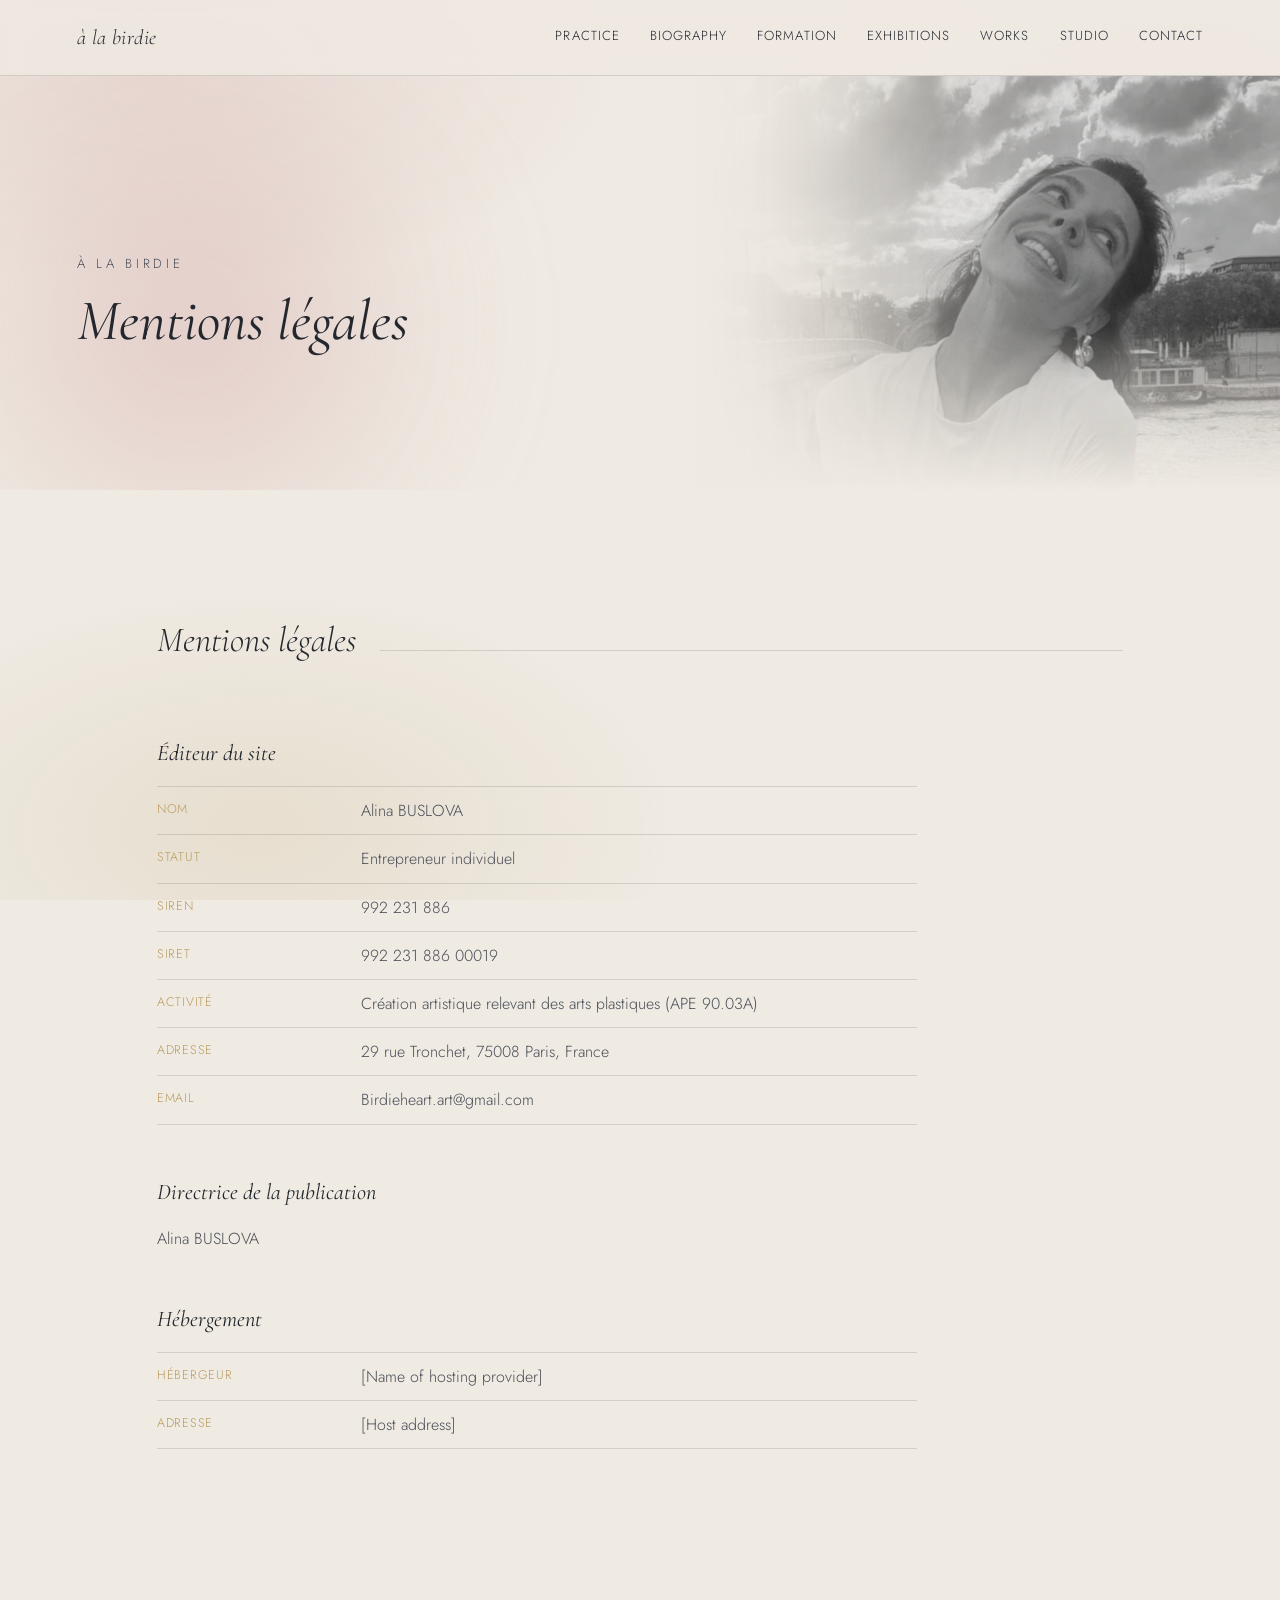
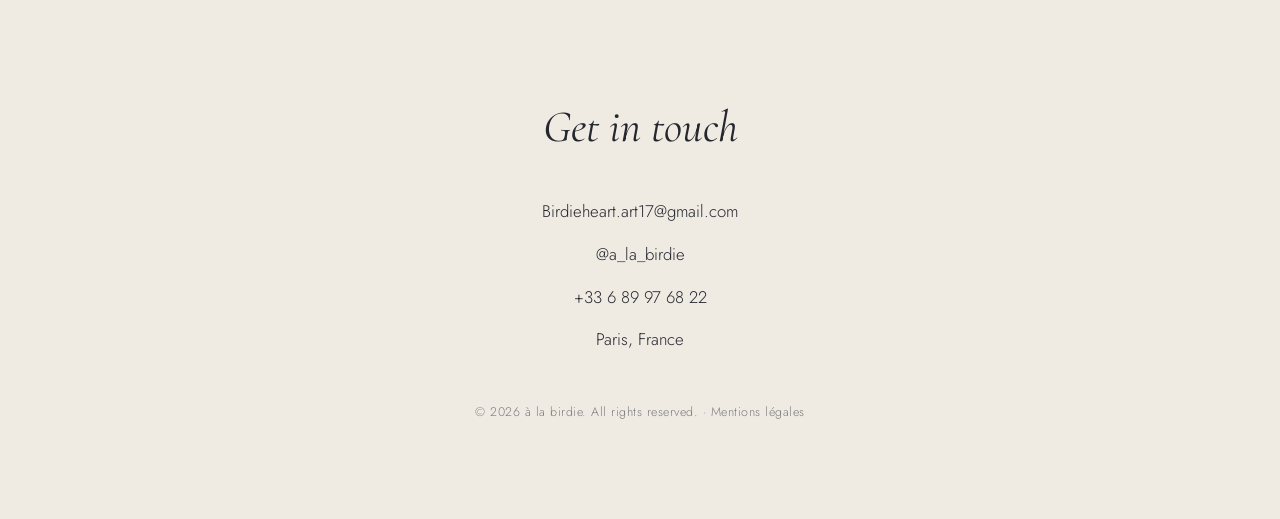
==== mentions-legales.html @ 5a174ead "Add files via upload" ====
<!DOCTYPE html>
<html lang="fr">
<head>
<meta charset="UTF-8">
<meta name="viewport" content="width=device-width, initial-scale=1.0">
<title>Mentions légales — à la birdie</title>
<link rel="preconnect" href="https://fonts.googleapis.com">
<link rel="preconnect" href="https://fonts.gstatic.com" crossorigin>
<link href="https://fonts.googleapis.com/css2?family=Cormorant+Garamond:ital,wght@0,300;0,400;0,500;0,600;1,400&family=Jost:wght@300;400;500;600&display=swap" rel="stylesheet">
<link rel="stylesheet" href="style.css">
</head>
<body>

<!-- ambient watercolor bloom, fixed behind everything -->
<div class="wash-layer" aria-hidden="true"></div>

<!-- ============ NAV ============ -->
<header class="site-nav">
  <a href="index.html#top" class="nav-mark">
    <span>à la birdie</span>
  </a>
  <nav class="nav-links">
    <a href="index.html#practice">Practice</a>
    <a href="index.html#bio">Biography</a>
    <a href="index.html#formation">Formation</a>
    <a href="index.html#exhibitions">Exhibitions</a>
    <a href="index.html#works">Works</a>
    <a href="index.html#community">Studio</a>
    <a href="index.html#contact">Contact</a>
  </nav>
</header>

<!-- ============ LEGAL HERO ============ -->
<section class="legal-hero">
  <div class="hero-bloom hero-bloom--rose" aria-hidden="true"></div>
  <div class="hero-bloom hero-bloom--dove" aria-hidden="true"></div>

  <div class="legal-portrait" aria-hidden="true">
    <img src="images/portrait2.jpeg" alt="">
  </div>

  <div class="legal-hero-content">
    <p class="eyebrow">à la birdie</p>
    <h1>Mentions légales</h1>
  </div>
</section>

<!-- ============ LEGAL CONTENT ============ -->
<section class="section legal">
  <div class="section-head">
    <span class="section-num">Mentions légales</span>
    <div class="rule"></div>
  </div>

  <div class="legal-content">

    <div class="legal-block">
      <h3>Éditeur du site</h3>
      <ul class="legal-fields">
        <li>
          <span class="field-label">Nom</span>
          <span>Alina BUSLOVA</span>
        </li>
        <li>
          <span class="field-label">Statut</span>
          <span>Entrepreneur individuel</span>
        </li>
        <li>
          <span class="field-label">SIREN</span>
          <span>992 231 886</span>
        </li>
        <li>
          <span class="field-label">SIRET</span>
          <span>992 231 886 00019</span>
        </li>
        <li>
          <span class="field-label">Activité</span>
          <span>Création artistique relevant des arts plastiques (APE 90.03A)</span>
        </li>
        <li>
          <span class="field-label">Adresse</span>
          <span>29 rue Tronchet, 75008 Paris, France</span>
        </li>
        <li>
          <span class="field-label">Email</span>
          <span><a href="mailto:Birdieheart.art@gmail.com">Birdieheart.art@gmail.com</a></span>
        </li>
      </ul>
    </div>

    <div class="legal-block">
      <h3>Directrice de la publication</h3>
      <p>Alina BUSLOVA</p>
    </div>

    <div class="legal-block">
      <h3>Hébergement</h3>
      <ul class="legal-fields">
        <li>
          <span class="field-label">Hébergeur</span>
          <span>[Name of hosting provider]</span>
        </li>
        <li>
          <span class="field-label">Adresse</span>
          <span>[Host address]</span>
        </li>
      </ul>
    </div>

  </div>
</section>

<!-- ============ CONTACT ============ -->
<footer id="contact" class="section contact">
  <h2>Get in touch</h2>
  <ul class="contact-list">
    <li><a href="mailto:Birdieheart.art17@gmail.com">Birdieheart.art17@gmail.com</a></li>
    <li><a href="https://www.instagram.com/a_la_birdie/" target="_blank" rel="noopener">@a_la_birdie</a></li>
    <li><a href="tel:+33689976822">+33 6 89 97 68 22</a></li>
    <li>Paris, France</li>
  </ul>
  <p class="foot-line">© 2026 à la birdie. All rights reserved. · <a href="mentions-legales.html" class="foot-link">Mentions légales</a></p>
</footer>

</body>
</html>
---- style.css ----
/* ============================================================
   à la birdie — watercolor portfolio
   Palette: paper #EFEAE2 / paper-deep #E4DDD0 / ink #24272E
            dove #AEB8C2 / blush #D8AFAE / gold #B99A5B
   Display: Cormorant Garamond · Body/UI: Jost
   ============================================================ */

:root{
  --paper: #EFEAE2;
  --paper-deep: #E4DDD0;
  --ink: #24272E;
  --ink-soft: #4A4E58;
  --dove: #AEB8C2;
  --blush: #D8AFAE;
  --gold: #B99A5B;
  --line: rgba(36,39,46,0.14);

  --display: 'Cormorant Garamond', serif;
  --body: 'Jost', sans-serif;

  --max: 1120px;
  --pad: clamp(24px, 6vw, 88px);
}

*,*::before,*::after{ box-sizing: border-box; }

@media (prefers-reduced-motion: reduce){
  *{ animation-duration: 0.001ms !important; animation-iteration-count: 1 !important; transition-duration: 0.001ms !important; }
}

html{ scroll-behavior: smooth; }

body{
  margin: 0;
  background: var(--paper);
  color: var(--ink);
  font-family: var(--body);
  font-weight: 300;
  font-size: 16px;
  line-height: 1.7;
  -webkit-font-smoothing: antialiased;
  position: relative;
}

a{ color: inherit; text-decoration: none; }
em{ font-style: italic; }

::selection{ background: var(--blush); color: var(--ink); }

:focus-visible{
  outline: 2px solid var(--gold);
  outline-offset: 3px;
}

/* ---------------- ambient wash layer ---------------- */

.wash-layer{
  position: fixed;
  inset: 0;
  z-index: -1;
  pointer-events: none;
  background:
    radial-gradient(ellipse 60% 40% at 12% 8%, rgba(216,175,174,0.28), transparent 60%),
    radial-gradient(ellipse 55% 45% at 92% 18%, rgba(174,184,194,0.24), transparent 60%),
    radial-gradient(ellipse 50% 40% at 20% 92%, rgba(185,154,91,0.14), transparent 65%);
}

/* ---------------- nav ---------------- */

.site-nav{
  position: sticky;
  top: 0;
  z-index: 40;
  display: flex;
  align-items: center;
  justify-content: space-between;
  gap: 24px;
  padding: 20px var(--pad);
  background: rgba(239,234,226,0.82);
  backdrop-filter: blur(10px);
  border-bottom: 1px solid var(--line);
}

.nav-mark{
  display: flex;
  align-items: center;
  gap: 10px;
  font-family: var(--display);
  font-style: italic;
  font-size: 1.3rem;
  letter-spacing: 0.02em;
  color: var(--ink);
}

.nav-links{
  display: flex;
  flex-wrap: wrap;
  gap: clamp(14px, 2.4vw, 30px);
  font-size: 0.82rem;
  letter-spacing: 0.08em;
  text-transform: uppercase;
}

.nav-links a{
  position: relative;
  padding-bottom: 4px;
}
.nav-links a::after{
  content: "";
  position: absolute;
  left: 0; right: 100%;
  bottom: 0;
  height: 1px;
  background: var(--gold);
  transition: right 0.3s ease;
}
.nav-links a:hover::after{ right: 0; }

/* ---------------- hero ---------------- */

.hero{
  position: relative;
  min-height: 92vh;
  display: flex;
  align-items: center;
  justify-content: center;
  overflow: hidden;
}

.hero-bloom{
  position: absolute;
  border-radius: 50%;
  filter: blur(60px);
  opacity: 0.55;
  z-index: 0;
}
.hero-bloom--rose{
  width: 46vw; height: 46vw;
  max-width: 620px; max-height: 620px;
  background: radial-gradient(circle, var(--blush), transparent 70%);
  top: -12%; left: -8%;
}
.hero-bloom--dove{
  width: 40vw; height: 40vw;
  max-width: 560px; max-height: 560px;
  background: radial-gradient(circle, var(--dove), transparent 70%);
  bottom: -18%; right: -10%;
}

/* portrait fading in from the right edge of the hero */
.hero-portrait{
  position: absolute;
  top: 0;
  right: 0;
  bottom: 0;
  width: min(52vw, 720px);
  z-index: 0;
  pointer-events: none;
  -webkit-mask-image: linear-gradient(to right, transparent 0%, rgba(0,0,0,0.35) 22%, rgba(0,0,0,0.85) 55%, #000 78%);
  mask-image: linear-gradient(to right, transparent 0%, rgba(0,0,0,0.35) 22%, rgba(0,0,0,0.85) 55%, #000 78%);
}
.hero-portrait img{
  width: 100%;
  height: 100%;
  object-fit: cover;
  object-position: 70% 20%;
  filter: grayscale(1) contrast(1.02);
  opacity: 0.9;
}
.hero-portrait::after{
  content: "";
  position: absolute;
  inset: 0;
  background:
    linear-gradient(to right, var(--paper) 0%, transparent 40%),
    linear-gradient(to bottom, transparent 55%, var(--paper) 100%);
}

.hero-content{
  position: relative;
  z-index: 1;
  max-width: 720px;
  padding: 120px var(--pad) 80px;
  text-align: center;
  margin: 0 auto;
}

.eyebrow{
  margin: 0 0 18px;
  font-size: 0.82rem;
  letter-spacing: 0.28em;
  text-transform: uppercase;
  color: var(--ink-soft);
}

.hero-title{
  margin: 0;
  font-family: var(--display);
  font-weight: 400;
  font-style: italic;
  font-size: clamp(2.6rem, 7vw, 5.4rem);
  line-height: 1.08;
  letter-spacing: 0.005em;
  color: var(--ink);
}

.hero-sub{
  margin: 28px 0 0;
  font-size: 1.02rem;
  color: var(--ink-soft);
  max-width: 480px;
  margin-left: auto;
  margin-right: auto;
}

.scroll-cue{
  position: relative;
  display: block;
  margin: 56px auto 0;
  width: 1px;
  height: 54px;
  background: var(--line);
  overflow: hidden;
}
.scroll-cue span{
  position: absolute;
  top: -100%;
  left: 0;
  width: 100%;
  height: 100%;
  background: var(--gold);
  animation: drip 2.6s ease-in-out infinite;
}
@keyframes drip{
  0%{ top: -100%; }
  60%{ top: 100%; }
  100%{ top: 100%; }
}

@media (max-width: 860px){
  .hero-portrait{
    width: 100%;
    -webkit-mask-image: linear-gradient(to bottom, transparent 0%, rgba(0,0,0,0.5) 30%, rgba(0,0,0,0.85) 60%, #000 100%);
    mask-image: linear-gradient(to bottom, transparent 0%, rgba(0,0,0,0.5) 30%, rgba(0,0,0,0.85) 60%, #000 100%);
  }
  .hero-portrait img{ object-position: 50% 15%; opacity: 0.5; }
  .hero-portrait::after{
    background: linear-gradient(to bottom, transparent 0%, var(--paper) 100%);
  }
}

/* ---------------- generic section scaffolding ---------------- */

.section{
  max-width: var(--max);
  margin: 0 auto;
  padding: clamp(64px, 10vw, 120px) var(--pad);
}

.section-head{
  display: flex;
  align-items: baseline;
  gap: 24px;
  margin-bottom: clamp(36px, 5vw, 64px);
}
.section-head--sub{ margin-top: 56px; margin-bottom: 28px; }

.section-num{
  font-family: var(--display);
  font-style: italic;
  font-size: clamp(1.6rem, 3vw, 2.2rem);
  white-space: nowrap;
  color: var(--ink);
}

.rule{
  flex: 1;
  height: 1px;
  background: var(--line);
}

/* ---------------- practice ---------------- */

.practice-grid{
  display: grid;
  grid-template-columns: 1fr 1.3fr;
  gap: clamp(32px, 6vw, 72px);
}

.practice-lead{
  font-family: var(--display);
  font-style: italic;
  font-size: clamp(1.5rem, 2.6vw, 2rem);
  line-height: 1.4;
  color: var(--ink);
  margin: 0;
}

.practice-body p{
  margin: 0 0 22px;
  color: var(--ink-soft);
  font-size: 1rem;
}
.practice-body p:last-child{ margin-bottom: 0; }

/* ---------------- biography timeline ---------------- */

.timeline{
  position: relative;
  border-left: 1px solid var(--line);
  padding-left: clamp(24px, 5vw, 48px);
}

.tl-row{
  position: relative;
  padding-bottom: clamp(32px, 5vw, 52px);
}
.tl-row:last-child{ padding-bottom: 0; }

.tl-row::before{
  content: "";
  position: absolute;
  left: calc(-1 * clamp(24px, 5vw, 48px) - 5px);
  top: 6px;
  width: 9px;
  height: 9px;
  border-radius: 50%;
  background: var(--gold);
}

.tl-year{
  display: block;
  font-family: var(--display);
  font-style: italic;
  font-size: 1.3rem;
  color: var(--gold);
  margin-bottom: 10px;
}

.tl-card p{
  margin: 0;
  max-width: 640px;
  color: var(--ink-soft);
}

/* ambient faded portraits — biography section, one on each side,
   anchored to the true edges of the page rather than the centered
   content column */
.bio{ position: relative; }
.bio .section-head{ position: relative; z-index: 1; }
.timeline{ z-index: 1; }

.bio-portrait{
  position: absolute;
  top: 0;
  bottom: 0;
  width: min(30vw, 400px);
  z-index: 0;
  pointer-events: none;
}
.bio-portrait img{
  width: 100%;
  height: 100%;
  object-fit: cover;
  filter: grayscale(1) contrast(1.02);
  opacity: 0.5;
}

.bio-portrait--right{
  right: calc(50% - 50vw);
  -webkit-mask-image: linear-gradient(to right, transparent 0%, rgba(0,0,0,0.3) 24%, rgba(0,0,0,0.75) 55%, #000 82%);
  mask-image: linear-gradient(to right, transparent 0%, rgba(0,0,0,0.3) 24%, rgba(0,0,0,0.75) 55%, #000 82%);
}
.bio-portrait--right img{ object-position: 50% 15%; }
.bio-portrait--right::after{
  content: "";
  position: absolute;
  inset: 0;
  background:
    linear-gradient(to right, var(--paper) 0%, transparent 42%),
    linear-gradient(to bottom, transparent 65%, var(--paper) 100%),
    linear-gradient(to top, transparent 65%, var(--paper) 100%);
}

.bio-portrait--left{
  left: calc(50% - 50vw);
  -webkit-mask-image: linear-gradient(to left, transparent 0%, rgba(0,0,0,0.3) 24%, rgba(0,0,0,0.75) 55%, #000 82%);
  mask-image: linear-gradient(to left, transparent 0%, rgba(0,0,0,0.3) 24%, rgba(0,0,0,0.75) 55%, #000 82%);
}
.bio-portrait--left img{ object-position: 32% 18%; }
.bio-portrait--left::after{
  content: "";
  position: absolute;
  inset: 0;
  background:
    linear-gradient(to left, var(--paper) 0%, transparent 42%),
    linear-gradient(to bottom, transparent 65%, var(--paper) 100%),
    linear-gradient(to top, transparent 65%, var(--paper) 100%);
}

@media (max-width: 860px){
  .bio-portrait{ display: none; }
}

/* ---------------- formation ---------------- */

.formation-grid{
  display: grid;
  grid-template-columns: 1fr 1fr;
  gap: clamp(32px, 6vw, 72px);
}

.formation-col h3{
  font-family: var(--display);
  font-style: italic;
  font-weight: 400;
  font-size: 1.5rem;
  margin: 0 0 20px;
}

.plain-list{
  list-style: none;
  margin: 0; padding: 0;
}
.plain-list li{
  padding: 12px 0;
  border-top: 1px solid var(--line);
  color: var(--ink-soft);
  font-size: 0.98rem;
}
.plain-list li:last-child{ border-bottom: 1px solid var(--line); }

.plain-list .yr{
  display: inline-block;
  min-width: 108px;
  color: var(--gold);
  font-family: var(--display);
  font-style: italic;
}

/* ---------------- exhibitions / press / collab ---------------- */

.edit-list{
  list-style: none;
  margin: 0 0 8px;
  padding: 0;
}

.edit-list li{
  display: grid;
  grid-template-columns: 190px 1fr;
  gap: 8px 24px;
  padding: 20px 0;
  border-top: 1px solid var(--line);
}
.edit-list li:last-child{ border-bottom: 1px solid var(--line); }

.edit-date{
  font-size: 0.82rem;
  letter-spacing: 0.06em;
  text-transform: uppercase;
  color: var(--gold);
  padding-top: 3px;
}

.edit-title{
  grid-column: 2;
  font-family: var(--display);
  font-style: italic;
  font-size: 1.25rem;
  color: var(--ink);
}

.edit-meta{
  grid-column: 2;
  color: var(--ink-soft);
  font-size: 0.94rem;
}

.collab-line{
  color: var(--ink-soft);
  max-width: 640px;
}

/* ---------------- works ---------------- */

.works-intro{
  max-width: 760px;
  margin-bottom: clamp(40px, 6vw, 64px);
}

.works-series-title{
  font-family: var(--display);
  font-style: italic;
  font-weight: 400;
  font-size: clamp(1.5rem, 2.6vw, 2rem);
  margin: 0 0 18px;
  color: var(--ink);
}
.works-series-title span{
  font-size: 1rem;
  font-style: normal;
  color: var(--ink-soft);
  letter-spacing: 0.03em;
}

/* small "Series N" tag sitting beside a series title */
.series-tag{
  display: inline-block;
  margin-left: 14px;
  padding: 4px 12px;
  font-family: var(--body);
  font-style: normal;
  font-size: 0.68rem;
  letter-spacing: 0.14em;
  text-transform: uppercase;
  color: var(--paper);
  background: var(--gold);
  border-radius: 999px;
  vertical-align: middle;
  transform: translateY(-3px);
}

.works-intro p{
  color: var(--ink-soft);
  margin: 0;
}

/* divider used between the two series inside the Works section */
.series-divider{
  display: flex;
  align-items: center;
  gap: 20px;
  margin: clamp(64px, 9vw, 104px) 0 clamp(40px, 6vw, 64px);
}
.series-divider .rule{ flex: 1; height: 1px; background: var(--line); }
.series-divider span{
  font-family: var(--display);
  font-style: italic;
  font-size: 1rem;
  color: var(--gold);
  letter-spacing: 0.04em;
  white-space: nowrap;
}

.works-grid{
  display: grid;
  grid-template-columns: 1fr 1fr;
  gap: clamp(32px, 5vw, 64px) clamp(28px, 5vw, 56px);
}

.work-card--wide{
  grid-column: 1 / -1;
}
.work-card--wide .work-plate{
  aspect-ratio: 16 / 10;
}
.work-card--wide .work-plate img{
  object-position: center 30%;
}

.work-card h3{
  font-family: var(--display);
  font-style: italic;
  font-weight: 400;
  font-size: 1.6rem;
  margin: 22px 0 6px;
}

.work-specs{
  font-size: 0.78rem;
  letter-spacing: 0.06em;
  text-transform: uppercase;
  color: var(--gold);
  margin: 0 0 14px;
}
.work-price{ color: var(--ink-soft); }

.work-card p:not(.work-specs){
  color: var(--ink-soft);
  margin: 0;
}

.work-plate{
  aspect-ratio: 4 / 5;
  border-radius: 2px;
  position: relative;
  overflow: hidden;
  background: var(--paper-deep);
  cursor: zoom-in;
}
.work-plate img{
  width: 100%;
  height: 100%;
  object-fit: cover;
  object-position: center;
  display: block;
  transition: transform 0.6s ease;
}
.work-card:hover .work-plate img{
  transform: scale(1.03);
}

/* ---------------- zoom / loupe badge on every plate ----------------
   A small tappable indicator, bottom-right of each work-plate, that
   signals the image can be opened larger. Same treatment on the
   Dovecote (Series 1) grid, which reuses .work-plate. */

.work-plate .zoom-badge{
  position: absolute;
  right: 14px;
  bottom: 14px;
  width: 34px;
  height: 34px;
  border-radius: 50%;
  display: flex;
  align-items: center;
  justify-content: center;
  background: rgba(239,234,226,0.88);
  backdrop-filter: blur(4px);
  box-shadow: 0 4px 14px rgba(36,39,46,0.22);
  opacity: 0.88;
  transform: scale(0.94);
  transition: transform 0.35s ease, opacity 0.35s ease, background 0.35s ease;
  pointer-events: none;
  z-index: 2;
}
.work-plate .zoom-badge svg{
  width: 16px;
  height: 16px;
  display: block;
}
.work-plate .zoom-badge svg circle,
.work-plate .zoom-badge svg line{
  stroke: var(--ink);
  stroke-width: 1.6;
  fill: none;
  stroke-linecap: round;
}
.work-card:hover .work-plate .zoom-badge,
.work-plate:focus-visible .zoom-badge{
  opacity: 1;
  transform: scale(1);
  background: var(--paper);
}

/* ---------------- lightbox ---------------- */

.lightbox{
  position: fixed;
  inset: 0;
  z-index: 100;
  display: flex;
  align-items: center;
  justify-content: center;
  padding: clamp(20px, 5vw, 64px);
  background: rgba(36,39,46,0.72);
  backdrop-filter: blur(6px);
  opacity: 0;
  visibility: hidden;
  transition: opacity 0.4s ease, visibility 0s linear 0.4s;
}
.lightbox.is-open{
  opacity: 1;
  visibility: visible;
  transition: opacity 0.4s ease, visibility 0s linear 0s;
}

.lightbox-figure{
  position: relative;
  max-width: min(92vw, 1100px);
  max-height: 88vh;
  transform: scale(0.82);
  opacity: 0;
  transition: transform 0.45s cubic-bezier(.2,.8,.2,1), opacity 0.4s ease;
}
.lightbox.is-open .lightbox-figure{
  transform: scale(1);
  opacity: 1;
}

/* the viewport clips the zoomed image so it grows from the point
   clicked without spilling over the rest of the page */
.lightbox-viewport{
  max-width: 100%;
  max-height: 88vh;
  border-radius: 2px;
  overflow: hidden;
  box-shadow: 0 30px 70px rgba(0,0,0,0.45);
}
.lightbox-viewport.is-zoomed{
  overflow: auto;
}

.lightbox-figure img{
  display: block;
  max-width: 100%;
  max-height: 88vh;
  width: auto;
  height: auto;
  cursor: zoom-in;
  transition: transform 0.45s cubic-bezier(.2,.8,.2,1);
  will-change: transform;
}
.lightbox-figure img.is-zoomed{
  cursor: zoom-out;
}

.lightbox-hint{
  margin: 14px 0 0;
  text-align: center;
  font-size: 0.72rem;
  letter-spacing: 0.1em;
  text-transform: uppercase;
  color: var(--dove);
  transition: opacity 0.3s ease;
}

.lightbox-caption{
  margin-top: 16px;
  text-align: center;
  font-family: var(--display);
  font-style: italic;
  font-size: 1.1rem;
  color: var(--paper);
}
.lightbox-caption span{
  display: block;
  margin-top: 4px;
  font-family: var(--body);
  font-style: normal;
  font-size: 0.72rem;
  letter-spacing: 0.08em;
  text-transform: uppercase;
  color: var(--dove);
}

.lightbox-close{
  position: absolute;
  top: -18px;
  right: -18px;
  width: 40px;
  height: 40px;
  border-radius: 50%;
  background: var(--paper);
  color: var(--ink);
  display: flex;
  align-items: center;
  justify-content: center;
  font-size: 1.2rem;
  line-height: 1;
  cursor: pointer;
  box-shadow: 0 8px 22px rgba(0,0,0,0.3);
  border: none;
}

@media (max-width: 600px){
  .lightbox-close{ top: -46px; right: 0; }
}

/* ---------------- studio / community ---------------- */

.community{
  text-align: center;
}
.community .section-head{
  justify-content: center;
}

.community-frame{
  max-width: 900px;
  margin: 0 auto;
  border-radius: 2px;
  overflow: hidden;
  aspect-ratio: 16 / 10;
}
.community-frame img{
  width: 100%;
  height: 100%;
  object-fit: cover;
  object-position: center 30%;
  filter: saturate(0.92);
}

.community-caption{
  max-width: 560px;
  margin: 24px auto 0;
  color: var(--ink-soft);
  font-size: 0.98rem;
  font-style: italic;
  font-family: var(--display);
}

/* ---------------- contact / footer ---------------- */

.contact{
  text-align: center;
  padding-top: clamp(64px, 10vw, 120px);
  padding-bottom: clamp(64px, 10vw, 96px);
}

.contact h2{
  font-family: var(--display);
  font-style: italic;
  font-weight: 400;
  font-size: clamp(2rem, 4vw, 2.8rem);
  margin: 0 0 32px;
}

.contact-list{
  list-style: none;
  margin: 0 0 48px;
  padding: 0;
  display: flex;
  flex-direction: column;
  gap: 14px;
  font-size: 1.05rem;
}

.contact-list a{
  border-bottom: 1px solid transparent;
  transition: border-color 0.2s ease;
}
.contact-list a:hover{ border-color: var(--gold); }

.foot-line{
  font-size: 0.78rem;
  letter-spacing: 0.04em;
  color: var(--ink-soft);
  opacity: 0.7;
  margin: 0;
}
.foot-link{
  opacity: 1;
  border-bottom: 1px solid transparent;
  transition: border-color 0.2s ease;
}
.foot-link:hover{ border-color: var(--gold); }

/* ---------------- legal page ---------------- */

.legal-hero{
  position: relative;
  min-height: 46vh;
  display: flex;
  align-items: center;
  overflow: hidden;
}

.legal-portrait{
  position: absolute;
  top: 0;
  right: 0;
  bottom: 0;
  width: min(46vw, 620px);
  z-index: 0;
  pointer-events: none;
  -webkit-mask-image: linear-gradient(to right, transparent 0%, rgba(0,0,0,0.35) 24%, rgba(0,0,0,0.85) 58%, #000 82%);
  mask-image: linear-gradient(to right, transparent 0%, rgba(0,0,0,0.35) 24%, rgba(0,0,0,0.85) 58%, #000 82%);
}
.legal-portrait img{
  width: 100%;
  height: 100%;
  object-fit: cover;
  object-position: 60% 22%;
  filter: grayscale(1) contrast(1.02);
  opacity: 0.9;
}
.legal-portrait::after{
  content: "";
  position: absolute;
  inset: 0;
  background:
    linear-gradient(to right, var(--paper) 0%, transparent 42%),
    linear-gradient(to bottom, transparent 60%, var(--paper) 100%);
}

.legal-hero-content{
  position: relative;
  z-index: 1;
  max-width: 640px;
  padding: 100px var(--pad) 60px;
}

.legal-hero-content .eyebrow{ margin-bottom: 14px; }

.legal-hero-content h1{
  margin: 0;
  font-family: var(--display);
  font-weight: 400;
  font-style: italic;
  font-size: clamp(2.2rem, 5.5vw, 3.6rem);
  line-height: 1.12;
  color: var(--ink);
}

@media (max-width: 860px){
  .legal-portrait{
    width: 100%;
    -webkit-mask-image: linear-gradient(to bottom, transparent 0%, rgba(0,0,0,0.5) 30%, rgba(0,0,0,0.85) 60%, #000 100%);
    mask-image: linear-gradient(to bottom, transparent 0%, rgba(0,0,0,0.5) 30%, rgba(0,0,0,0.85) 60%, #000 100%);
  }
  .legal-portrait img{ object-position: 50% 15%; opacity: 0.5; }
  .legal-portrait::after{
    background: linear-gradient(to bottom, transparent 0%, var(--paper) 100%);
  }
}

.legal-content{
  max-width: 760px;
}

.legal-block{
  margin-bottom: clamp(32px, 5vw, 48px);
}
.legal-block:last-child{ margin-bottom: 0; }

.legal-block h3{
  font-family: var(--display);
  font-style: italic;
  font-weight: 400;
  font-size: 1.4rem;
  margin: 0 0 14px;
  color: var(--ink);
}

.legal-block p{
  margin: 0 0 10px;
  color: var(--ink-soft);
}
.legal-block p:last-child{ margin-bottom: 0; }

.legal-fields{
  list-style: none;
  margin: 0;
  padding: 0;
  color: var(--ink-soft);
}
.legal-fields li{
  display: grid;
  grid-template-columns: 180px 1fr;
  gap: 8px 24px;
  padding: 10px 0;
  border-top: 1px solid var(--line);
}
.legal-fields li:last-child{ border-bottom: 1px solid var(--line); }

.legal-fields .field-label{
  font-size: 0.78rem;
  letter-spacing: 0.06em;
  text-transform: uppercase;
  color: var(--gold);
  padding-top: 2px;
}

@media (max-width: 600px){
  .legal-fields li{ grid-template-columns: 1fr; }
}

/* ---------------- responsive ---------------- */

@media (max-width: 860px){
  .practice-grid,
  .formation-grid,
  .works-grid{
    grid-template-columns: 1fr;
  }
  .work-card--wide{ grid-column: auto; }
  .edit-list li{
    grid-template-columns: 1fr;
  }
  .edit-title, .edit-meta{ grid-column: 1; }
}

@media (max-width: 600px){
  .site-nav{ flex-direction: column; align-items: flex-start; gap: 14px; }
  .nav-links{ font-size: 0.74rem; gap: 14px 20px; }
}
/* ---------------- side images (plain, no captions) ----------------
   Watercolor details anchored to the true left/right edges of the
   page — same edge-bleed technique as the biography portraits — so
   Practice, Formation, and Exhibitions/Press/Collaborations don't
   read as empty. Height is NOT forced: each image keeps its own
   natural aspect ratio (portrait, square, or landscape) so nothing
   gets cropped on the sides. */

.practice{ position: relative; }
.practice .section-head,
.practice .practice-grid{ position: relative; z-index: 1; }

.formation{ position: relative; }
.formation .section-head,
.formation .formation-grid{ position: relative; z-index: 1; }

.exhibitions{ position: relative; }
.exhibitions .section-head,
.exhibitions .edit-list,
.exhibitions .collab-line{ position: relative; z-index: 1; }

.side-image{
  position: absolute;
  width: min(16vw, 220px);
  top: 50%;
  transform: translateY(-50%);
  z-index: 0;
  pointer-events: none;
  border-radius: 2px;
  overflow: hidden;
  box-shadow: 0 14px 32px rgba(36,39,46,0.16);
}
.side-image img{
  width: 100%;
  height: auto;
  display: block;
  filter: saturate(0.96);
}

.side-image--right{ right: calc(50% - 50vw); }
.side-image--left{ left: calc(50% - 50vw); }

.side-image--top{ top: 20px; transform: none; }
.side-image--bottom{ top: auto; bottom: 20px; transform: none; }

@media (max-width: 1024px){
  .side-image{ display: none; }
}
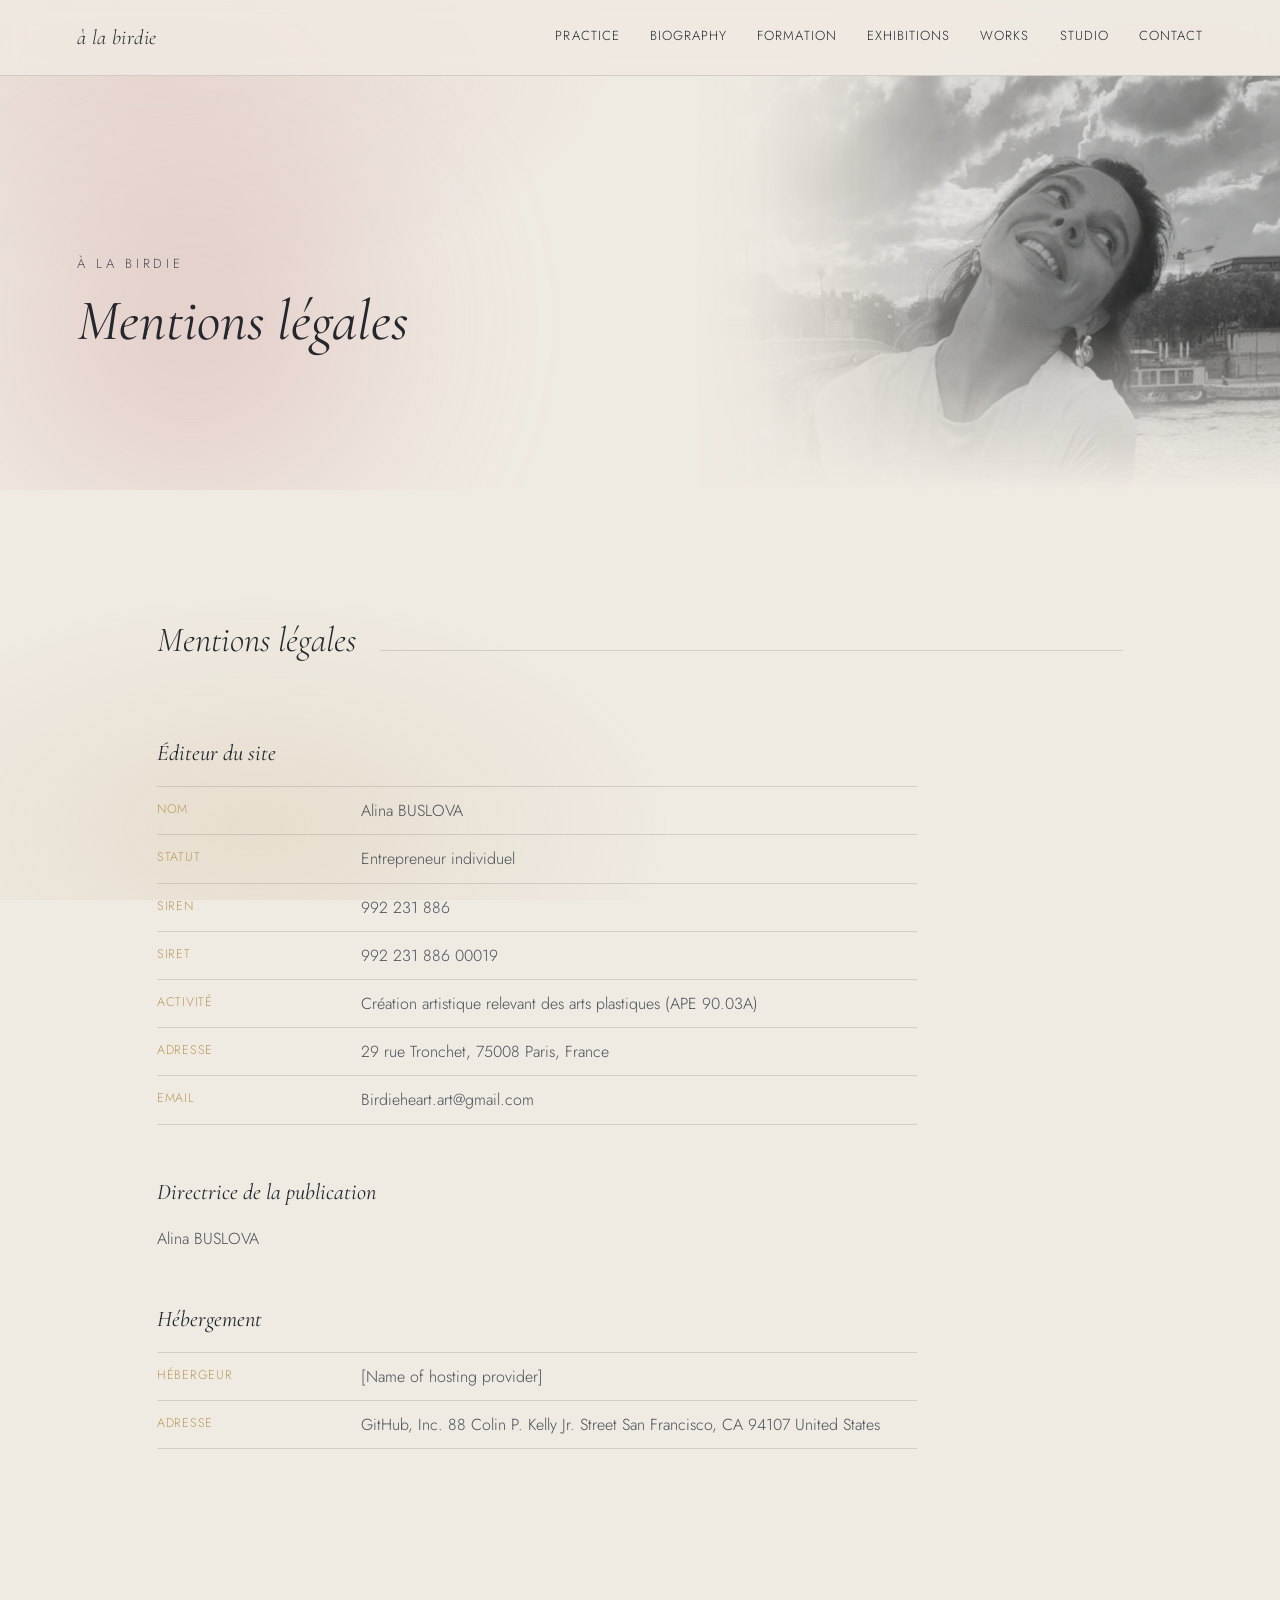
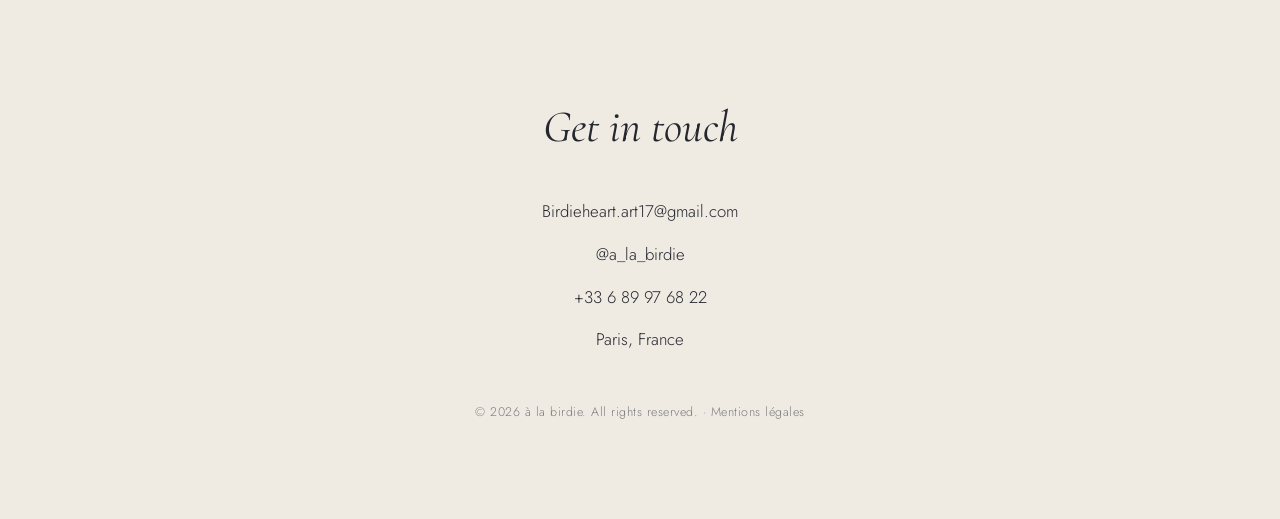
==== commit 39e8f8e2: "formation+host data" ====
--- a/mentions-legales.html
+++ b/mentions-legales.html
@@ -102,7 +102,12 @@
         </li>
         <li>
           <span class="field-label">Adresse</span>
-          <span>[Host address]</span>
+          <span>
+              GitHub, Inc.
+              88 Colin P. Kelly Jr. Street
+              San Francisco, CA 94107
+              United States
+            </span>
         </li>
       </ul>
     </div>
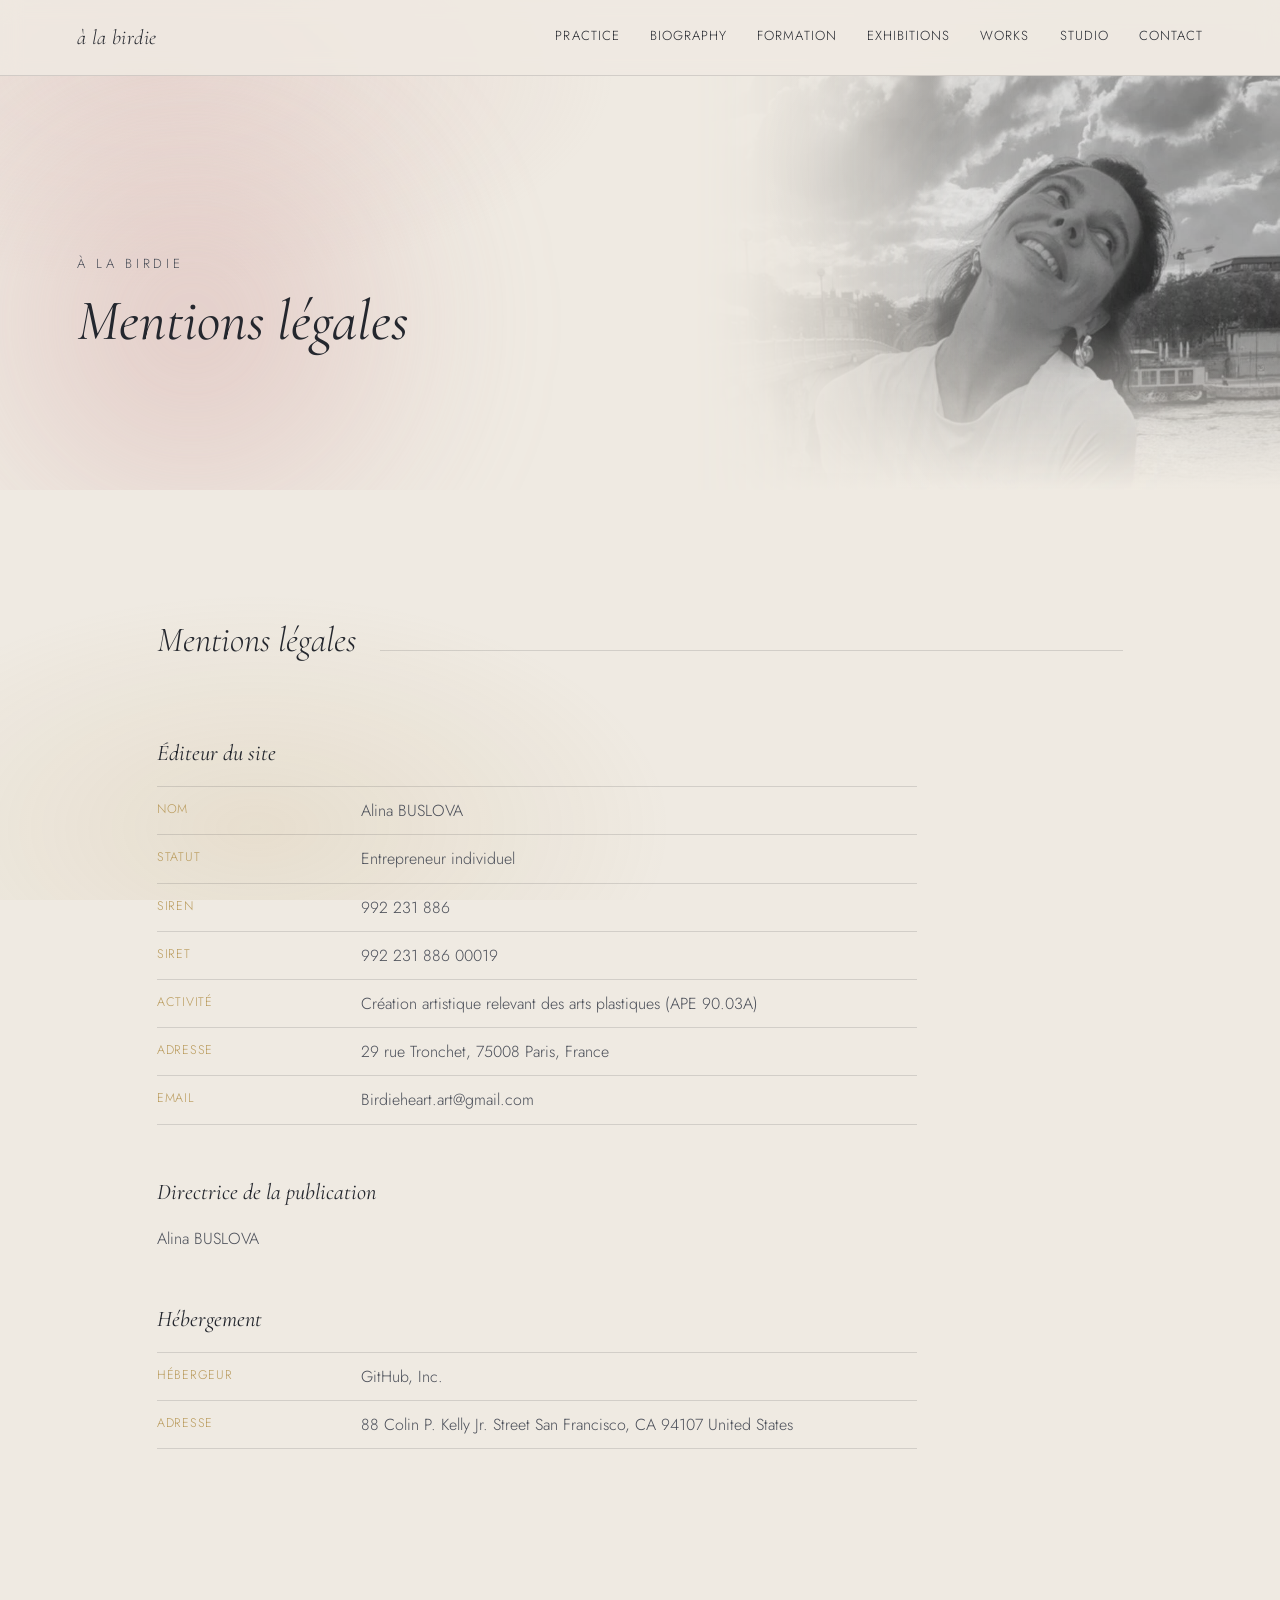
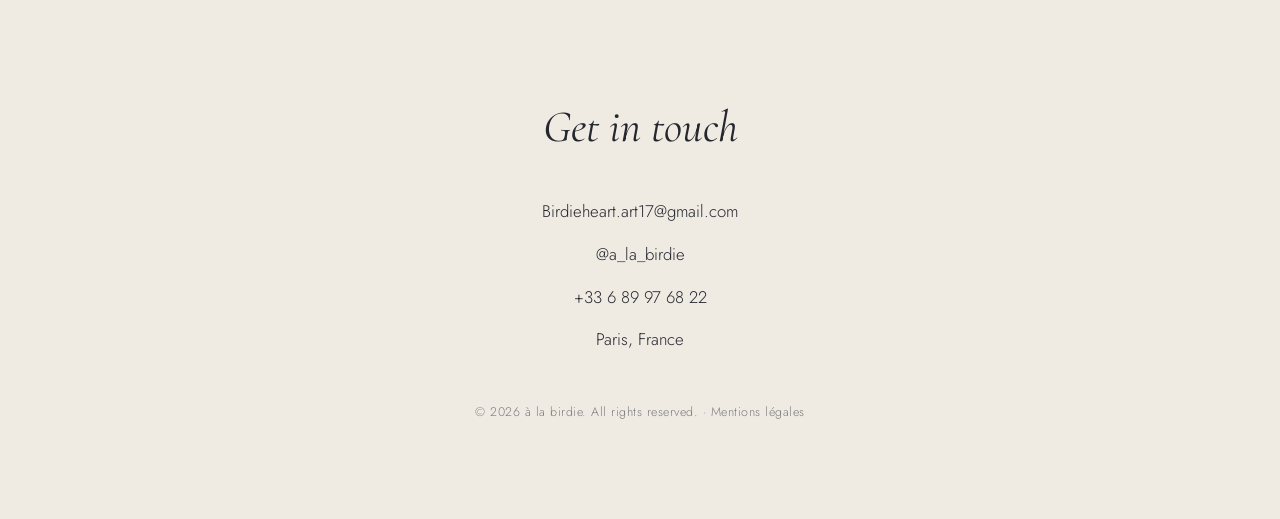
==== commit c78154b4: "last touch" ====
--- a/mentions-legales.html
+++ b/mentions-legales.html
@@ -98,12 +98,11 @@
       <ul class="legal-fields">
         <li>
           <span class="field-label">Hébergeur</span>
-          <span>[Name of hosting provider]</span>
+          <span>GitHub, Inc.</span>
         </li>
         <li>
           <span class="field-label">Adresse</span>
           <span>
-              GitHub, Inc.
               88 Colin P. Kelly Jr. Street
               San Francisco, CA 94107
               United States
